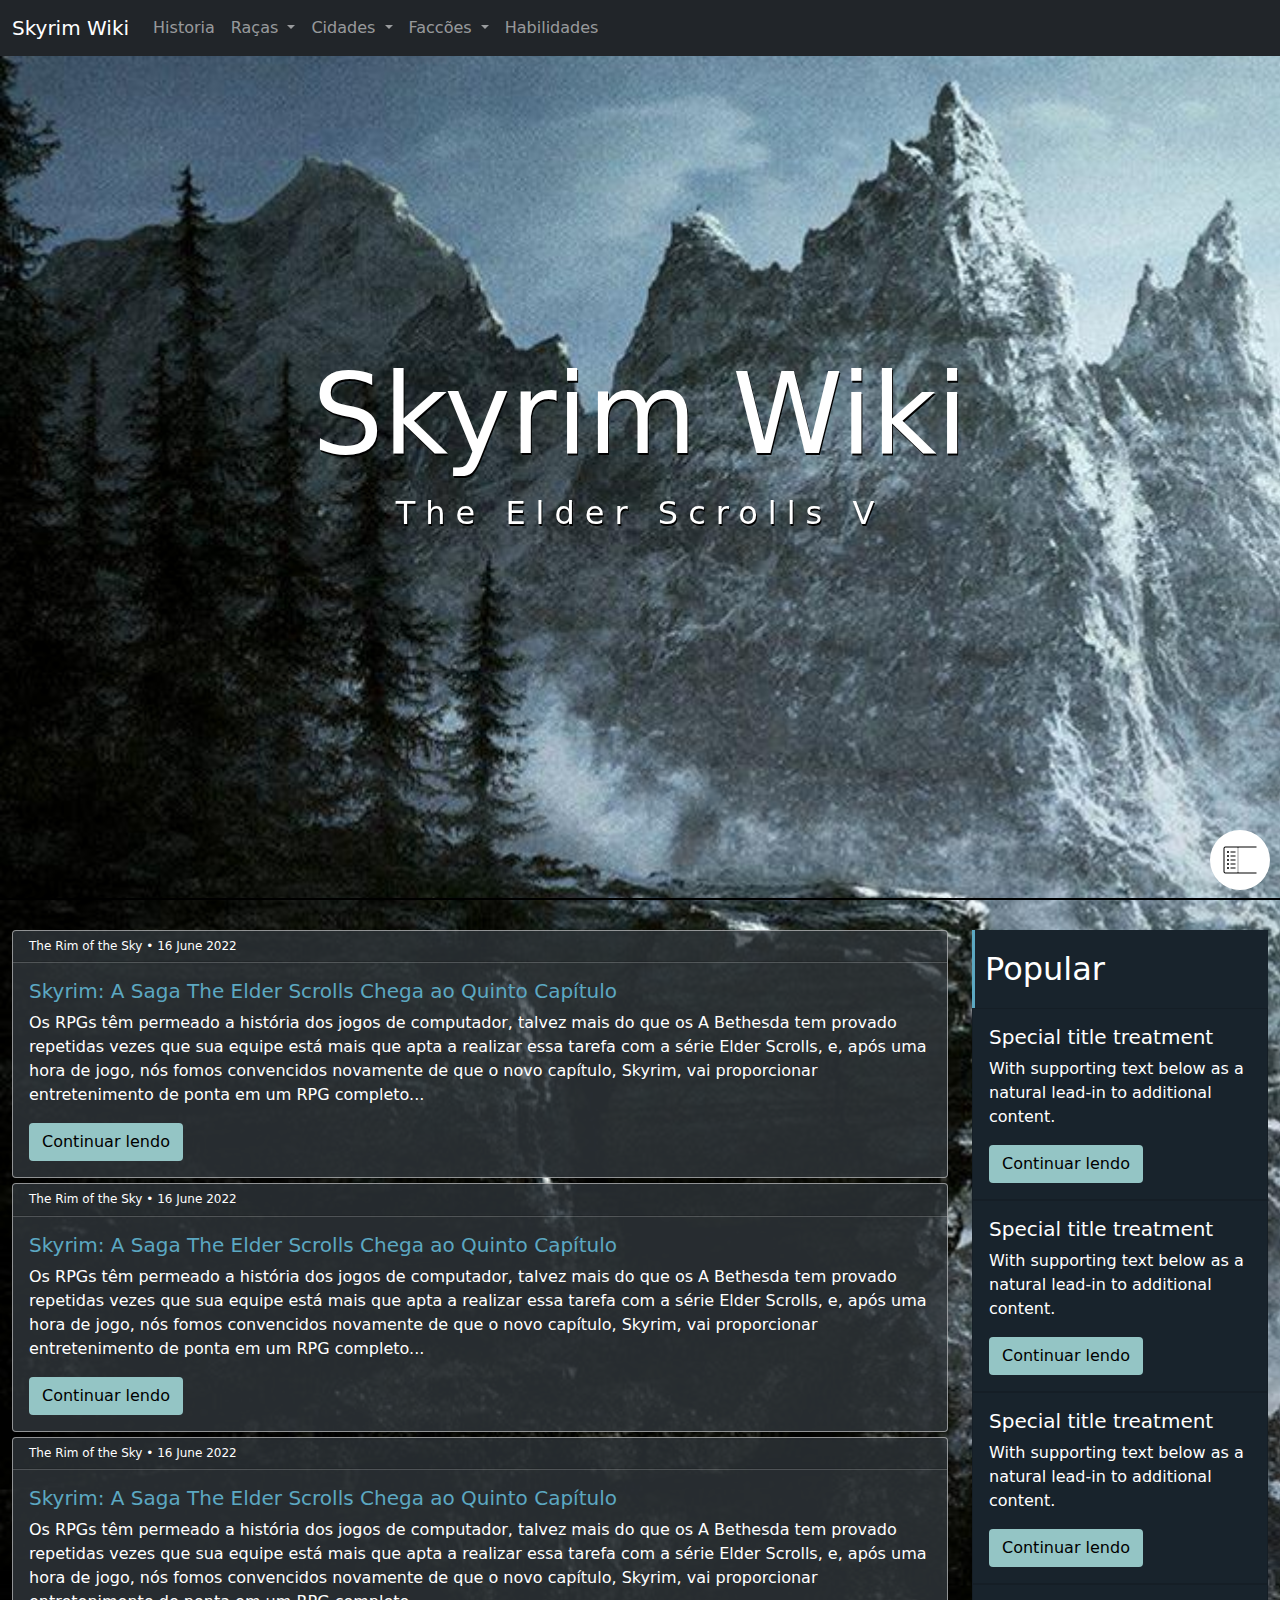
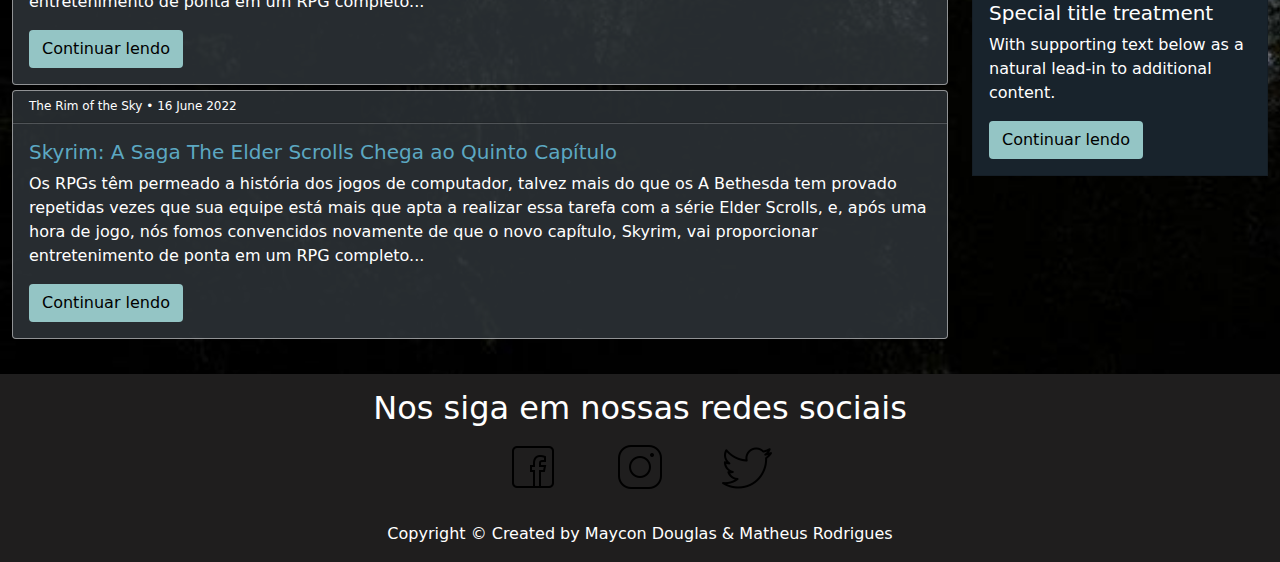
==== index.html @ 393a0b91 "first commit" ====
<!DOCTYPE html>
<html lang="pt-br">

<head>
    <meta charset="UTF-8">
    <meta http-equiv="X-UA-Compatible" content="IE=edge">
    <meta name="viewport" content="width=device-width, initial-scale=1.0">
    <link rel="stylesheet" id="css1" href="./css/bootstrap/bootstrap.min.css">
    <link rel="stylesheet" id="css2" href="./css/bootstrap/bootstrap-custom.css">
    <title>Skyrim Wiki</title>
</head>

<body>
    <header>
        <div id="carouselExampleInterval" class="carousel slide" data-bs-ride="carousel" data-bs-pause="false">
            <div class="carousel-inner">
                <div id="banner1" class="carousel-item active" data-bs-interval="5000">
                </div>
                <div id="banner2" class="carousel-item" data-bs-interval="5000">
                </div>
                <div id="banner3" class="carousel-item" data-bs-interval="5000">
                </div>
            </div>
        </div>
        <div class="title">
            <h1>Skyrim Wiki</h1>
            <p>The Elder Scrolls V</p>
        </div>
    </header>
    <nav class="navbar navbar-expand-lg navbar-dark bg-dark fixed-top">
        <div class="container-fluid">
            <a class="navbar-brand" href="#">Skyrim Wiki</a>
            <button class="navbar-toggler" type="button" id="btnToggler" data-bs-toggle="collapse"
                data-bs-target="#navbarNavDropdown" aria-controls="navbarNavDropdown" aria-expanded="false"
                aria-label="Toggle navigation">
                <span class="navbar-toggler-icon"></span>
            </button>
            <div class="collapse navbar-collapse" id="navbarNavDropdown">
                <ul class="navbar-nav">
                    <li class="nav-item">
                        <a class="nav-link" aria-current="page" href="./sections/historia/historia.html">Historia</a>
                    </li>
                    <li class="nav-item dropdown">
                        <a class="nav-link dropdown-toggle" href="#" id="navbarDropdownMenuLink" role="button"
                            data-bs-toggle="dropdown" aria-expanded="false" name="racas">
                            Raças
                        </a>
                        <ul class="dropdown-menu" aria-labelledby="navbarDropdownMenuLink">
                            <li><a class="dropdown-item" href="#">Dunmer</a></li>
                            <li><a class="dropdown-item" href="#">Altmer</a></li>
                            <li><a class="dropdown-item" href="#">Bosmer</a></li>
                            <li><a class="dropdown-item" href="#">Orc</a></li>
                            <li><a class="dropdown-item" href="#">Khajiit</a></li>
                            <li><a class="dropdown-item" href="#">Argoniano</a></li>
                            <li><a class="dropdown-item" href="#">Imperial</a></li>
                            <li><a class="dropdown-item" href="#">Nordico</a></li>
                            <li><a class="dropdown-item" href="#">Redguard</a></li>
                            <li><a class="dropdown-item" href="#">Bretão</a></li>
                        </ul>
                    </li>
                    <li class="nav-item dropdown">
                        <a class="nav-link dropdown-toggle" href="#" id="navbarDropdownMenuLink" role="button"
                            data-bs-toggle="dropdown" aria-expanded="false" name="cidades">
                            Cidades
                        </a>
                        <ul class="dropdown-menu" aria-labelledby="navbarDropdownMenuLink">
                            <li><a class="dropdown-item" href="#">Whiterun</a></li>
                            <li><a class="dropdown-item" href="#">Windhelm</a></li>
                            <li><a class="dropdown-item" href="#">Winterhold</a></li>
                            <li><a class="dropdown-item" href="#">Solitude</a></li>
                            <li><a class="dropdown-item" href="#">Riften</a></li>
                            <li><a class="dropdown-item" href="#">Dawnstar</a></li>
                            <li><a class="dropdown-item" href="#">Markarth</a></li>
                            <li><a class="dropdown-item" href="#">Morthal</a></li>
                        </ul>
                    </li>
                    <li class="nav-item dropdown">
                        <a class="nav-link dropdown-toggle" href="#" id="navbarDropdownMenuLink" role="button"
                            data-bs-toggle="dropdown" aria-expanded="false" name="faccoes">
                            Faccões
                        </a>
                        <ul class="dropdown-menu" aria-labelledby="navbarDropdownMenuLink">
                            <li><a class="dropdown-item" href="#">Thieves Guild</a></li>
                            <li><a class="dropdown-item" href="#">Dark Brotherhood</a></li>
                            <li><a class="dropdown-item" href="#">College of Winterhold</a></li>
                            <li><a class="dropdown-item" href="#">Companions</a></li>
                        </ul>
                    </li>
                    <li class="nav-item">
                    <a class="nav-link" href="./sections/habilidades/habilidades.html">Habilidades</a>
                    </li>
                </ul>
            </div>
        </div>
    </nav>
    <main>
        <section id="posts" class="container-fluid">
            <div class="row">
                <div id="novosPosts" class="col-lg-9 col-md-12">
                    <article class="card bg-dark col-12">
                        <h5 class="card-header">The Rim of the Sky • 16 June 2022</h5>
                        <div class="card-body">
                            <h5 class="card-title">Skyrim: A Saga The Elder Scrolls Chega ao Quinto Capítulo</h5>
                            <p class="card-text">Os RPGs têm permeado a história dos jogos de computador, talvez mais do que os
                                A Bethesda tem provado repetidas vezes que sua equipe está mais que apta a realizar essa tarefa
                                com a série Elder Scrolls, e, após uma hora de jogo, nós fomos convencidos novamente de que o
                                novo capítulo, Skyrim, vai proporcionar entretenimento de ponta em um RPG completo...</p>
                            <button class="btn">Continuar lendo</button>
                        </div>
                    </article>
                    <article class="card bg-dark col-12">
                        <h5 class="card-header">The Rim of the Sky • 16 June 2022</h5>
                        <div class="card-body">
                            <h5 class="card-title">Skyrim: A Saga The Elder Scrolls Chega ao Quinto Capítulo</h5>
                            <p class="card-text">Os RPGs têm permeado a história dos jogos de computador, talvez mais do que os
                                A Bethesda tem provado repetidas vezes que sua equipe está mais que apta a realizar essa tarefa
                                com a série Elder Scrolls, e, após uma hora de jogo, nós fomos convencidos novamente de que o
                                novo capítulo, Skyrim, vai proporcionar entretenimento de ponta em um RPG completo...</p>
                            <button class="btn">Continuar lendo</button>
                        </div>
                    </article>
                    <article class="card bg-dark col-12">
                        <h5 class="card-header">The Rim of the Sky • 16 June 2022</h5>
                        <div class="card-body">
                            <h5 class="card-title">Skyrim: A Saga The Elder Scrolls Chega ao Quinto Capítulo</h5>
                            <p class="card-text">Os RPGs têm permeado a história dos jogos de computador, talvez mais do que os
                                A Bethesda tem provado repetidas vezes que sua equipe está mais que apta a realizar essa tarefa
                                com a série Elder Scrolls, e, após uma hora de jogo, nós fomos convencidos novamente de que o
                                novo capítulo, Skyrim, vai proporcionar entretenimento de ponta em um RPG completo...</p>
                            <button class="btn">Continuar lendo</button>
                        </div>
                    </article>
                    <article class="card bg-dark col-12">
                        <h5 class="card-header">The Rim of the Sky • 16 June 2022</h5>
                        <div class="card-body">
                            <h5 class="card-title">Skyrim: A Saga The Elder Scrolls Chega ao Quinto Capítulo</h5>
                            <p class="card-text">Os RPGs têm permeado a história dos jogos de computador, talvez mais do que os
                                A Bethesda tem provado repetidas vezes que sua equipe está mais que apta a realizar essa tarefa
                                com a série Elder Scrolls, e, após uma hora de jogo, nós fomos convencidos novamente de que o
                                novo capítulo, Skyrim, vai proporcionar entretenimento de ponta em um RPG completo...</p>
                            <button class="btn">Continuar lendo</button>
                        </div>
                    </article>
                </div>

                <div id="populares" class="col-lg-3 col-md-12">
                    <h2>Popular</h2>
                    <div class="card">
                        <div class="card-body">
                            <h5 class="card-title">Special title treatment</h5>
                            <p class="card-text">With supporting text below as a natural lead-in to additional content.</p>
                            <a href="#" class="btn">Continuar lendo</a>
                        </div>
                    </div>
                    <div class="card">
                        <div class="card-body">
                            <h5 class="card-title">Special title treatment</h5>
                            <p class="card-text">With supporting text below as a natural lead-in to additional content.</p>
                            <a href="#" class="btn">Continuar lendo</a>
                        </div>
                    </div>
                    <div class="card">
                        <div class="card-body">
                            <h5 class="card-title">Special title treatment</h5>
                            <p class="card-text">With supporting text below as a natural lead-in to additional content.</p>
                            <a href="#" class="btn">Continuar lendo</a>
                        </div>
                    </div>
                    <div class="card">
                        <div class="card-body">
                            <h5 class="card-title">Special title treatment</h5>
                            <p class="card-text">With supporting text below as a natural lead-in to additional content.</p>
                            <a href="#" class="btn">Continuar lendo</a>
                        </div>
                    </div>
                </div>
            </div>
            <button id="cssHandler">
                <img src="./images/icons/icons8-sidebar-menu-80.png" alt="">
            </button>
        </section>
    </main>
    <footer>
        <div class="row d-flex justify-content-center">
            <span>Nos siga em nossas redes sociais</span>
            <div class="row d-flex justify-content-center">
                <a class="col-1 d-flex justify-content-center" href=""><img src="./images/icons/icons8-facebook-50.png" alt=""></a>
                <a class="col-1 d-flex justify-content-center" href=""><img src="./images/icons/icons8-instagram-50.png" alt=""></a>
                <a class="col-1 d-flex justify-content-center" href=""><img src="./images/icons/icons8-twitter-50.png" alt=""></a>
            </div>
            <p>Copyright © Created by Maycon Douglas & Matheus Rodrigues</p>
        </div>
    </footer>

    <script src="./js/cssHandler.js"></script>
    <script id="script" src="./js/bootstrap/bootstrap.min.js"></script>
    <script src="./js/script.js"></script>
</body>

</html>
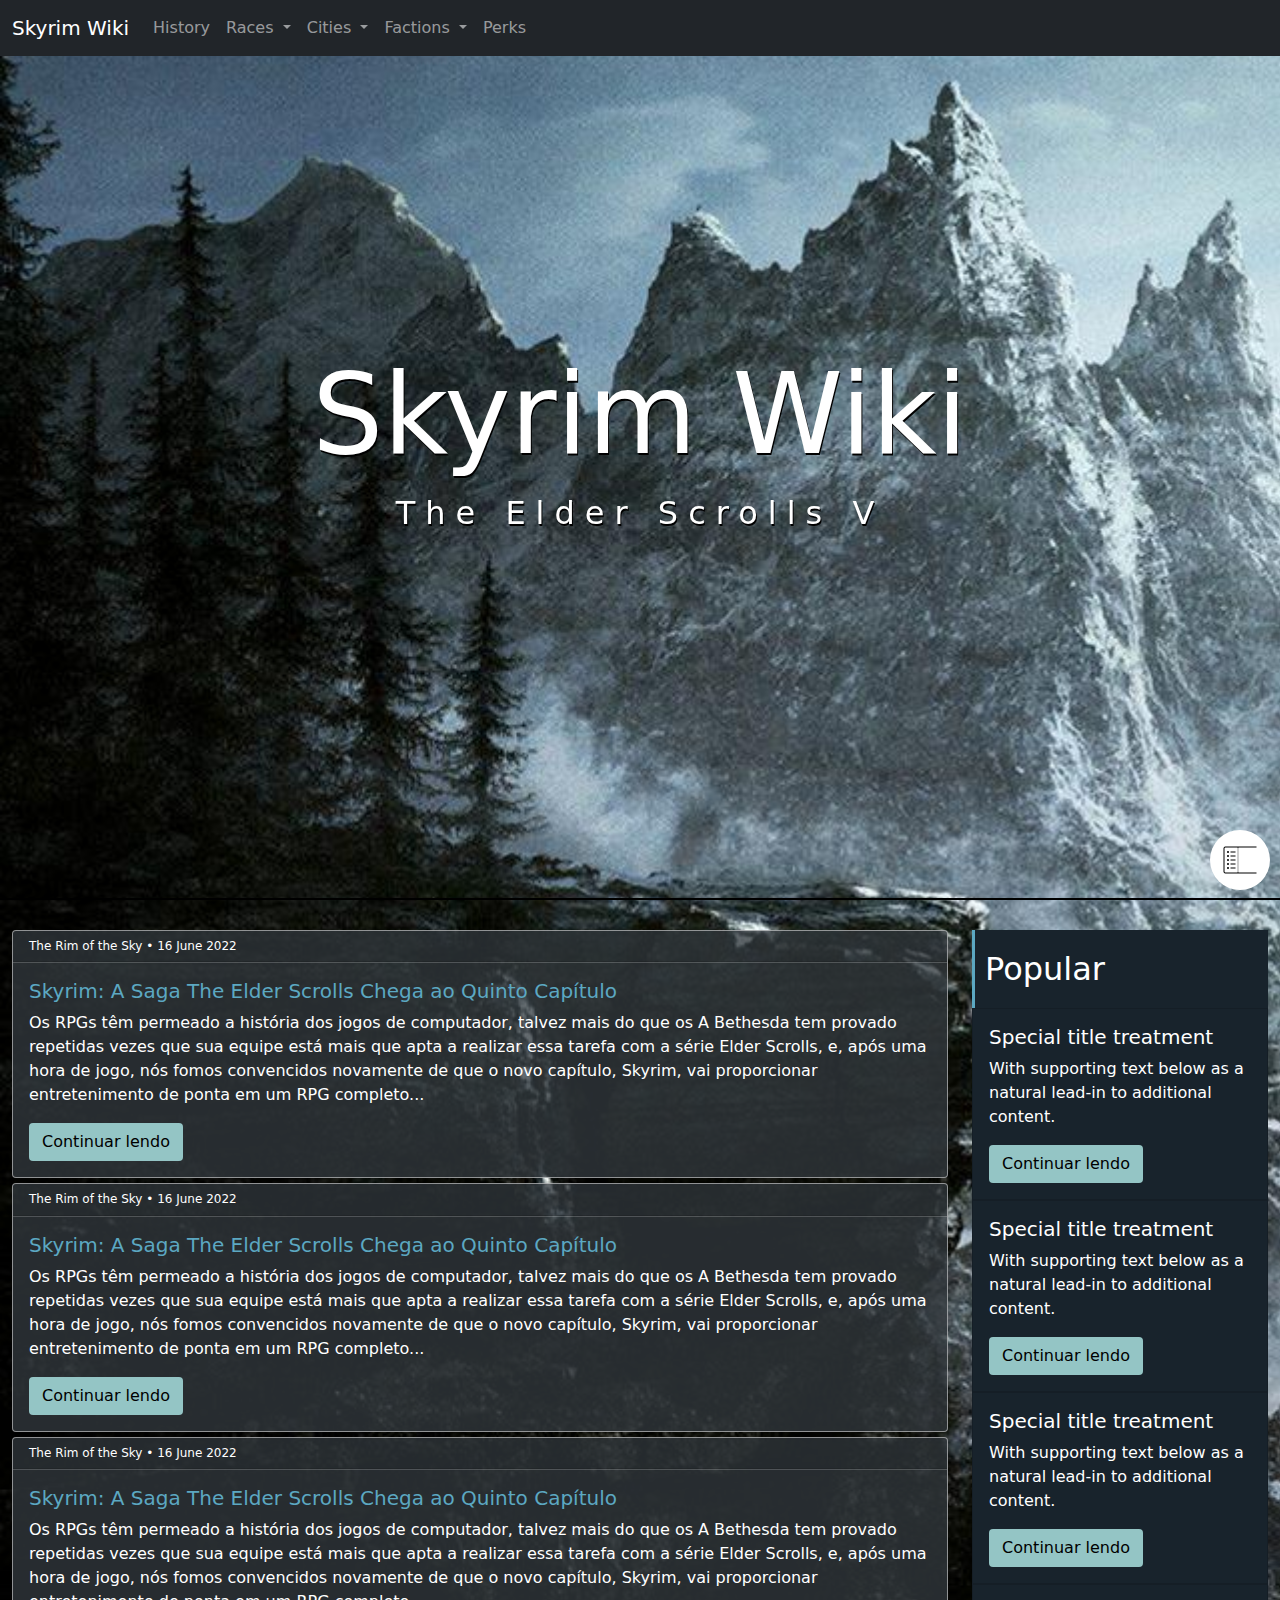
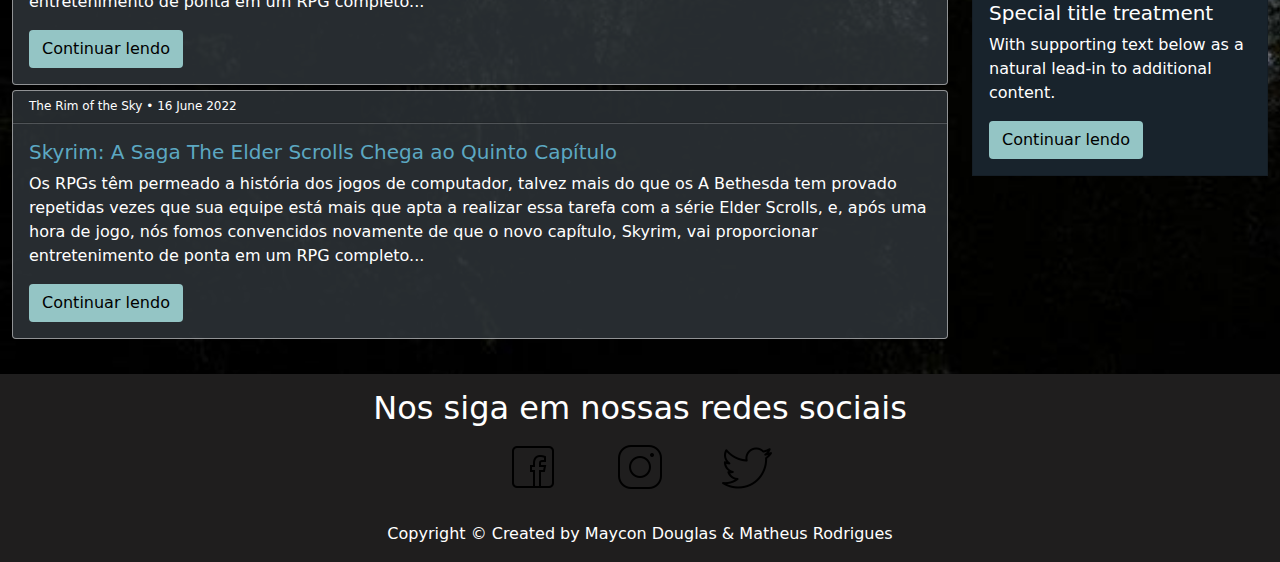
==== commit 63bf4a91: "" ====
--- a/index.html
+++ b/index.html
@@ -1,5 +1,5 @@
 <!DOCTYPE html>
-<html lang="pt-br">
+<html lang="en">
 
 <head>
     <meta charset="UTF-8">
@@ -38,56 +38,53 @@
             <div class="collapse navbar-collapse" id="navbarNavDropdown">
                 <ul class="navbar-nav">
                     <li class="nav-item">
-                        <a class="nav-link" aria-current="page" href="./sections/historia/historia.html">Historia</a>
+                        <a class="nav-link" aria-current="page" href="./sections/historia/historia.html">History</a>
                     </li>
                     <li class="nav-item dropdown">
                         <a class="nav-link dropdown-toggle" href="#" id="navbarDropdownMenuLink" role="button"
                             data-bs-toggle="dropdown" aria-expanded="false" name="racas">
-                            Raças
+                            Races
                         </a>
                         <ul class="dropdown-menu" aria-labelledby="navbarDropdownMenuLink">
-                            <li><a class="dropdown-item" href="#">Dunmer</a></li>
-                            <li><a class="dropdown-item" href="#">Altmer</a></li>
-                            <li><a class="dropdown-item" href="#">Bosmer</a></li>
-                            <li><a class="dropdown-item" href="#">Orc</a></li>
-                            <li><a class="dropdown-item" href="#">Khajiit</a></li>
-                            <li><a class="dropdown-item" href="#">Argoniano</a></li>
-                            <li><a class="dropdown-item" href="#">Imperial</a></li>
-                            <li><a class="dropdown-item" href="#">Nordico</a></li>
-                            <li><a class="dropdown-item" href="#">Redguard</a></li>
-                            <li><a class="dropdown-item" href="#">Bretão</a></li>
+                            <li><a class="dropdown-item" onclick="route('dunmer', 'race')" href="./sections/info/info.html">Dunmer</a></li>
+                            <li><a class="dropdown-item" onclick="route('altmer', 'race')" href="./sections/info/info.html">Altmer</a></li>
+                            <li><a class="dropdown-item" onclick="route('bosmer', 'race')" href="./sections/info/info.html">Bosmer</a></li>
+                            <li><a class="dropdown-item" onclick="route('orc', 'race')" href="./sections/info/info.html">Orc</a></li>
+                            <li><a class="dropdown-item" onclick="route('khajiit', 'race')" href="./sections/info/info.html">Khajiit</a></li>
+                            <li><a class="dropdown-item" onclick="route('argonian', 'race')" href="./sections/info/info.html">Argonian</a></li>
+                            <li><a class="dropdown-item" onclick="route('imperial', 'race')" href="./sections/info/info.html">Imperial</a></li>
+                            <li><a class="dropdown-item" onclick="route('nord', 'race')" href="./sections/info/info.html">Nord</a></li>
+                            <li><a class="dropdown-item" onclick="route('redguard', 'race')" href="./sections/info/info.html">Redguard</a></li>
+                            <li><a class="dropdown-item" onclick="route('breton', 'race')" href="./sections/info/info.html">Breton</a></li>
                         </ul>
                     </li>
                     <li class="nav-item dropdown">
                         <a class="nav-link dropdown-toggle" href="#" id="navbarDropdownMenuLink" role="button"
                             data-bs-toggle="dropdown" aria-expanded="false" name="cidades">
-                            Cidades
+                            Cities
                         </a>
                         <ul class="dropdown-menu" aria-labelledby="navbarDropdownMenuLink">
-                            <li><a class="dropdown-item" href="#">Whiterun</a></li>
-                            <li><a class="dropdown-item" href="#">Windhelm</a></li>
-                            <li><a class="dropdown-item" href="#">Winterhold</a></li>
-                            <li><a class="dropdown-item" href="#">Solitude</a></li>
-                            <li><a class="dropdown-item" href="#">Riften</a></li>
-                            <li><a class="dropdown-item" href="#">Dawnstar</a></li>
-                            <li><a class="dropdown-item" href="#">Markarth</a></li>
-                            <li><a class="dropdown-item" href="#">Morthal</a></li>
+                            <li><a class="dropdown-item" onclick="route('whiterun', 'city')" href="./sections/info/info.html">Whiterun</a></li>
+                            <li><a class="dropdown-item" onclick="route('windhelm', 'city')" href="./sections/info/info.html">Windhelm</a></li>
+                            <li><a class="dropdown-item" onclick="route('winterhold', 'city')" href="./sections/info/info.html">Winterhold</a></li>
+                            <li><a class="dropdown-item" onclick="route('solitude', 'city')" href="./sections/info/info.html">Solitude</a></li>
+                            <li><a class="dropdown-item" onclick="route('riften', 'city')" href="./sections/info/info.html">Riften</a></li>
                         </ul>
                     </li>
                     <li class="nav-item dropdown">
                         <a class="nav-link dropdown-toggle" href="#" id="navbarDropdownMenuLink" role="button"
                             data-bs-toggle="dropdown" aria-expanded="false" name="faccoes">
-                            Faccões
+                            Factions
                         </a>
                         <ul class="dropdown-menu" aria-labelledby="navbarDropdownMenuLink">
-                            <li><a class="dropdown-item" href="#">Thieves Guild</a></li>
-                            <li><a class="dropdown-item" href="#">Dark Brotherhood</a></li>
-                            <li><a class="dropdown-item" href="#">College of Winterhold</a></li>
-                            <li><a class="dropdown-item" href="#">Companions</a></li>
+                            <li><a class="dropdown-item" onclick="route('thieves guild', 'faction')" href="./sections/info/info.html">Thieves Guild</a></li>
+                            <li><a class="dropdown-item" onclick="route('dark brotherhood', 'faction')" href="./sections/info/info.html">Dark Brotherhood</a></li>
+                            <li><a class="dropdown-item" onclick="route('college of winterhold', 'faction')" href="./sections/info/info.html">College of Winterhold</a></li>
+                            <li><a class="dropdown-item" onclick="route('companions', 'faction')" href="./sections/info/info.html">Companions</a></li>
                         </ul>
                     </li>
                     <li class="nav-item">
-                    <a class="nav-link" href="./sections/habilidades/habilidades.html">Habilidades</a>
+                    <a class="nav-link" href="./sections/habilidades/habilidades.html">Perks</a>
                     </li>
                 </ul>
             </div>
@@ -192,6 +189,7 @@
         </div>
     </footer>
 
+    <script src="./js/shared/navHandler.js"></script>
     <script src="./js/cssHandler.js"></script>
     <script id="script" src="./js/bootstrap/bootstrap.min.js"></script>
     <script src="./js/script.js"></script>
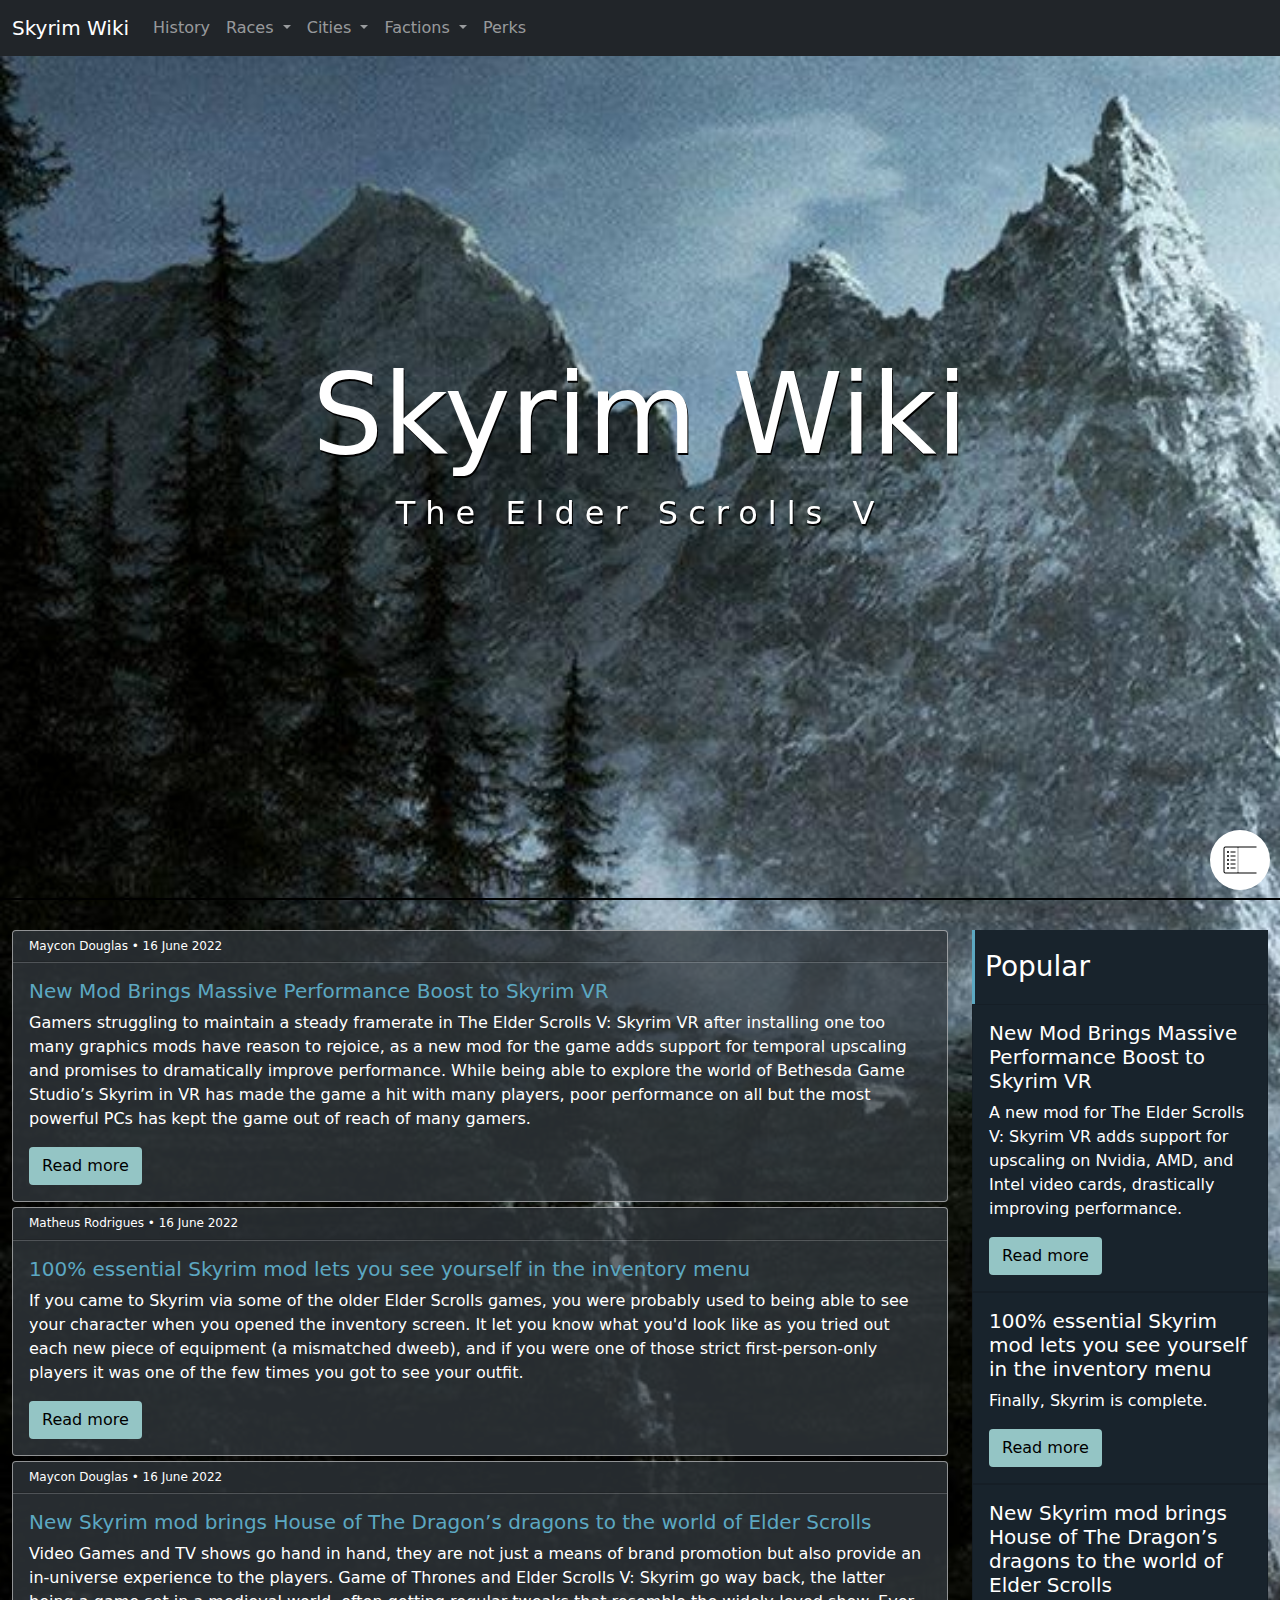
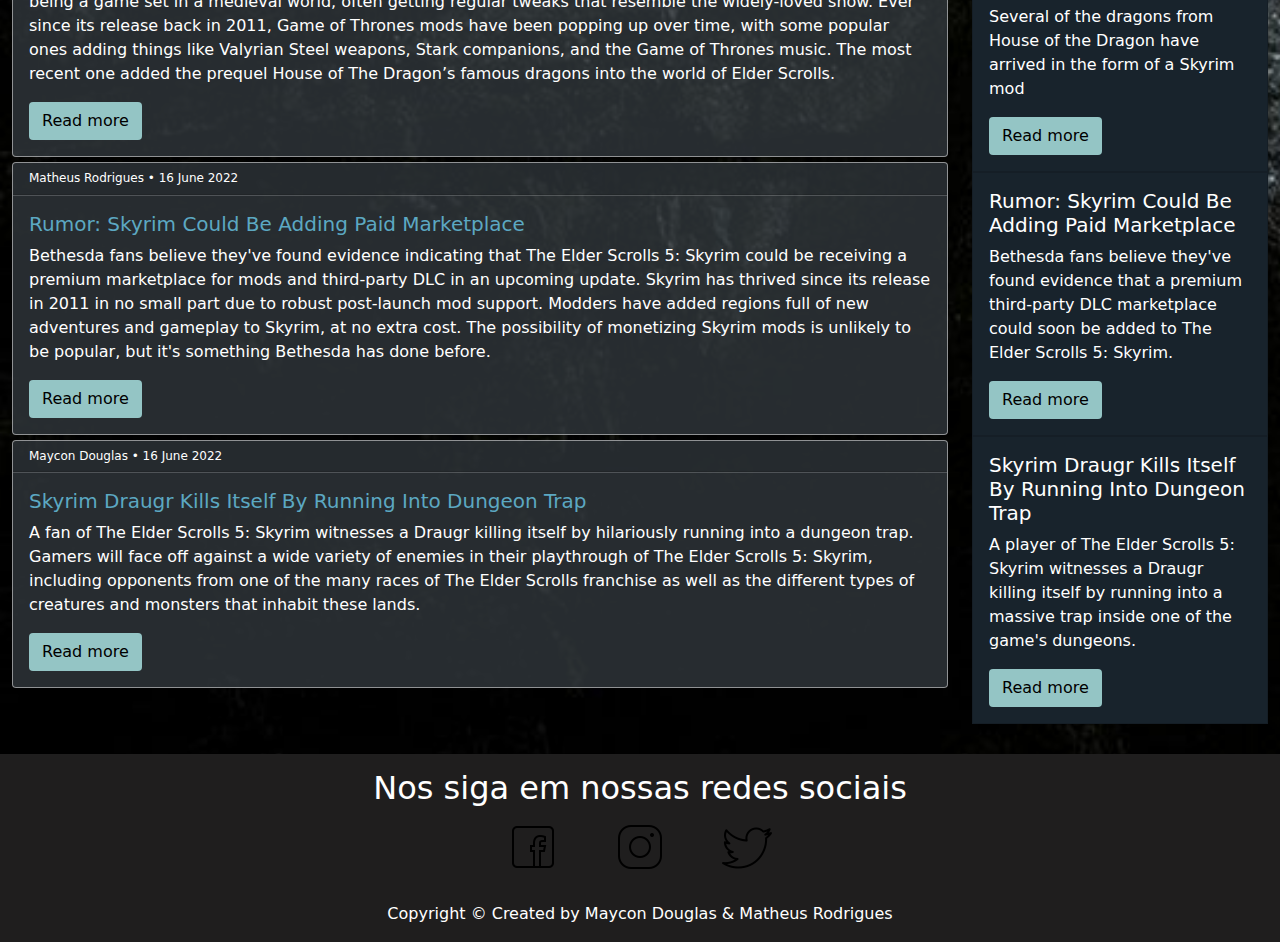
==== commit 664b7592: "terminada pagina de posts" ====
--- a/index.html
+++ b/index.html
@@ -94,82 +94,8 @@
         <section id="posts" class="container-fluid">
             <div class="row">
                 <div id="novosPosts" class="col-lg-9 col-md-12">
-                    <article class="card bg-dark col-12">
-                        <h5 class="card-header">The Rim of the Sky • 16 June 2022</h5>
-                        <div class="card-body">
-                            <h5 class="card-title">Skyrim: A Saga The Elder Scrolls Chega ao Quinto Capítulo</h5>
-                            <p class="card-text">Os RPGs têm permeado a história dos jogos de computador, talvez mais do que os
-                                A Bethesda tem provado repetidas vezes que sua equipe está mais que apta a realizar essa tarefa
-                                com a série Elder Scrolls, e, após uma hora de jogo, nós fomos convencidos novamente de que o
-                                novo capítulo, Skyrim, vai proporcionar entretenimento de ponta em um RPG completo...</p>
-                            <button class="btn">Continuar lendo</button>
-                        </div>
-                    </article>
-                    <article class="card bg-dark col-12">
-                        <h5 class="card-header">The Rim of the Sky • 16 June 2022</h5>
-                        <div class="card-body">
-                            <h5 class="card-title">Skyrim: A Saga The Elder Scrolls Chega ao Quinto Capítulo</h5>
-                            <p class="card-text">Os RPGs têm permeado a história dos jogos de computador, talvez mais do que os
-                                A Bethesda tem provado repetidas vezes que sua equipe está mais que apta a realizar essa tarefa
-                                com a série Elder Scrolls, e, após uma hora de jogo, nós fomos convencidos novamente de que o
-                                novo capítulo, Skyrim, vai proporcionar entretenimento de ponta em um RPG completo...</p>
-                            <button class="btn">Continuar lendo</button>
-                        </div>
-                    </article>
-                    <article class="card bg-dark col-12">
-                        <h5 class="card-header">The Rim of the Sky • 16 June 2022</h5>
-                        <div class="card-body">
-                            <h5 class="card-title">Skyrim: A Saga The Elder Scrolls Chega ao Quinto Capítulo</h5>
-                            <p class="card-text">Os RPGs têm permeado a história dos jogos de computador, talvez mais do que os
-                                A Bethesda tem provado repetidas vezes que sua equipe está mais que apta a realizar essa tarefa
-                                com a série Elder Scrolls, e, após uma hora de jogo, nós fomos convencidos novamente de que o
-                                novo capítulo, Skyrim, vai proporcionar entretenimento de ponta em um RPG completo...</p>
-                            <button class="btn">Continuar lendo</button>
-                        </div>
-                    </article>
-                    <article class="card bg-dark col-12">
-                        <h5 class="card-header">The Rim of the Sky • 16 June 2022</h5>
-                        <div class="card-body">
-                            <h5 class="card-title">Skyrim: A Saga The Elder Scrolls Chega ao Quinto Capítulo</h5>
-                            <p class="card-text">Os RPGs têm permeado a história dos jogos de computador, talvez mais do que os
-                                A Bethesda tem provado repetidas vezes que sua equipe está mais que apta a realizar essa tarefa
-                                com a série Elder Scrolls, e, após uma hora de jogo, nós fomos convencidos novamente de que o
-                                novo capítulo, Skyrim, vai proporcionar entretenimento de ponta em um RPG completo...</p>
-                            <button class="btn">Continuar lendo</button>
-                        </div>
-                    </article>
                 </div>
-
                 <div id="populares" class="col-lg-3 col-md-12">
-                    <h2>Popular</h2>
-                    <div class="card">
-                        <div class="card-body">
-                            <h5 class="card-title">Special title treatment</h5>
-                            <p class="card-text">With supporting text below as a natural lead-in to additional content.</p>
-                            <a href="#" class="btn">Continuar lendo</a>
-                        </div>
-                    </div>
-                    <div class="card">
-                        <div class="card-body">
-                            <h5 class="card-title">Special title treatment</h5>
-                            <p class="card-text">With supporting text below as a natural lead-in to additional content.</p>
-                            <a href="#" class="btn">Continuar lendo</a>
-                        </div>
-                    </div>
-                    <div class="card">
-                        <div class="card-body">
-                            <h5 class="card-title">Special title treatment</h5>
-                            <p class="card-text">With supporting text below as a natural lead-in to additional content.</p>
-                            <a href="#" class="btn">Continuar lendo</a>
-                        </div>
-                    </div>
-                    <div class="card">
-                        <div class="card-body">
-                            <h5 class="card-title">Special title treatment</h5>
-                            <p class="card-text">With supporting text below as a natural lead-in to additional content.</p>
-                            <a href="#" class="btn">Continuar lendo</a>
-                        </div>
-                    </div>
                 </div>
             </div>
             <button id="cssHandler">
@@ -192,7 +118,7 @@
     <script src="./js/shared/navHandler.js"></script>
     <script src="./js/cssHandler.js"></script>
     <script id="script" src="./js/bootstrap/bootstrap.min.js"></script>
-    <script src="./js/script.js"></script>
+    <script type="module" src="./js/script.js"></script>
 </body>
 
 </html>